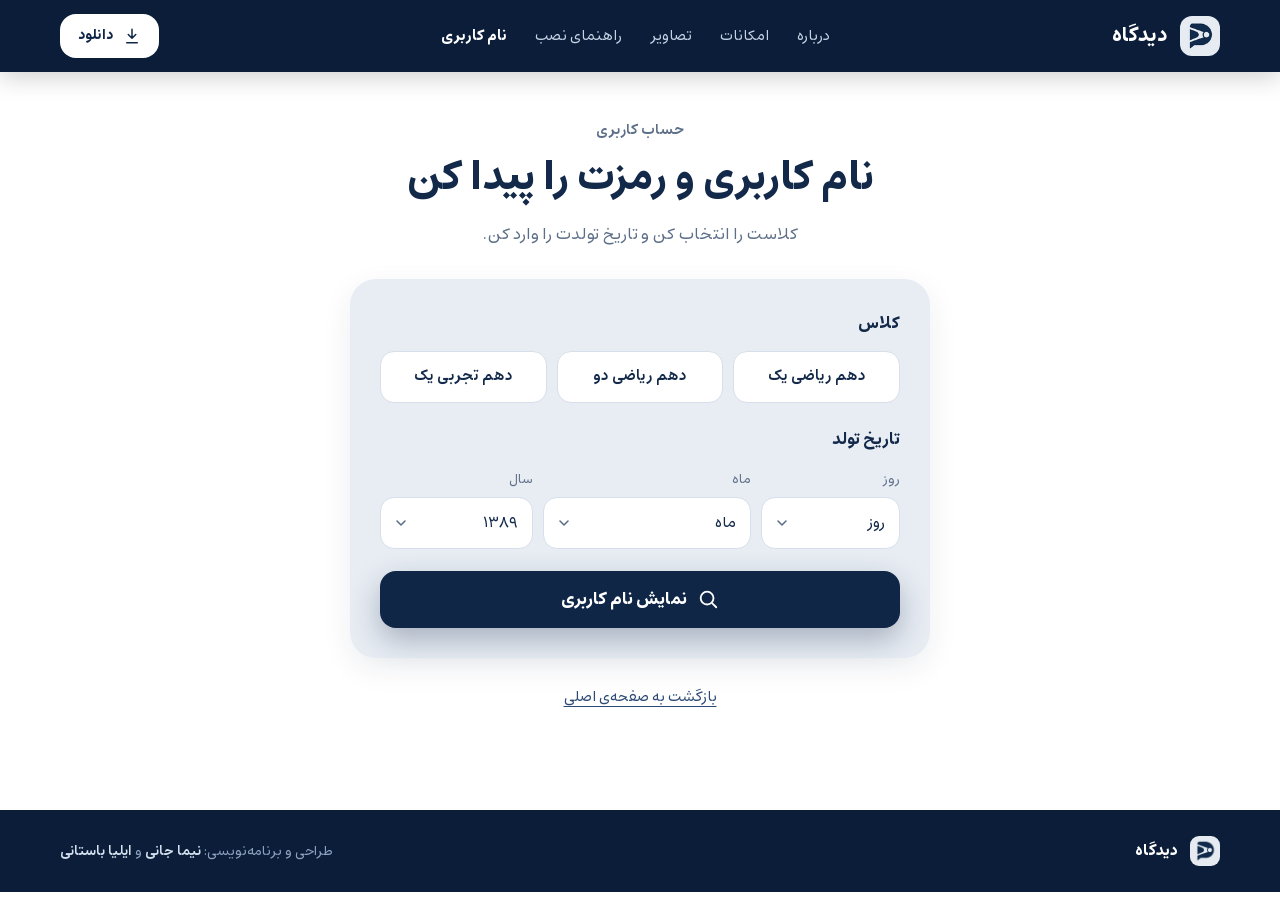
==== account.html @ 3944f6f6 "Add username lookup page and phone menu row The lookup moves to its own page with a strict content s" ====
<!DOCTYPE html>
<html lang="fa" dir="rtl">
<head>
<meta charset="UTF-8">
<meta http-equiv="Content-Security-Policy" content="default-src 'none'; script-src 'self'; style-src 'self'; img-src 'self' data:; font-src 'self'; connect-src 'self'; manifest-src 'self'; base-uri 'none'; form-action 'none'; object-src 'none'">
<meta name="referrer" content="no-referrer">
<meta name="viewport" content="width=device-width, initial-scale=1, viewport-fit=cover">
<title>نام کاربری و رمز | دیدگاه</title>
<meta name="description" content="دانش‌آموزان کلاس تفکر و سواد رسانه‌ای: نام کاربری و رمز اپ دیدگاه را با کلاس و تاریخ تولد پیدا کنید.">
<meta name="author" content="نیما جانی، ایلیا باستانی">
<meta name="robots" content="noindex, nofollow">
<meta name="theme-color" content="#0f2647">
<link rel="icon" type="image/png" sizes="64x64" href="assets/img/logo-64.png">
<link rel="apple-touch-icon" href="assets/img/logo-192.png">
<link rel="preload" href="assets/fonts/estedad_regular.ttf" as="font" type="font/ttf" crossorigin>
<link rel="preload" href="assets/fonts/estedad_bold.ttf" as="font" type="font/ttf" crossorigin>
<link rel="stylesheet" href="assets/css/site.css">
</head>
<body class="page-account">

<!-- ======== Header ======== -->
<header class="top" id="top">
  <div class="wrap nav">
    <a href="./" class="brand"><img src="assets/img/logo-64.png" width="40" height="40" alt="لوگوی دیدگاه">دیدگاه</a>
    <nav class="nav-links">
      <a href="./#about">درباره</a>
      <a href="./#features">امکانات</a>
      <a href="./#gallery" class="nav-gallery">تصاویر</a>
      <a href="./#install">راهنمای نصب</a>
      <a href="account.html" aria-current="page">نام کاربری</a>
    </nav>
    <a class="btn btn-small header-dl" href="Didgah.apk" download="Didgah.apk" aria-label="دانلود APK">
      <svg viewBox="0 0 24 24" fill="none" stroke="currentColor" stroke-width="2" stroke-linecap="round" stroke-linejoin="round"><path d="M12 3v12M7 10l5 5 5-5M5 21h14"/></svg>
      <span class="dl-label">دانلود</span>
    </a>
  </div>
</header>

<main class="account account-page" id="account">
  <div class="wrap">
    <div class="section-head">
      <div class="num">حساب کاربری</div>
      <h2>نام کاربری و رمزت را پیدا کن</h2>
      <p>کلاست را انتخاب کن و تاریخ تولدت را وارد کن.</p>
    </div>
    <div class="account-card" id="acc-card">
      <form id="acc-form" novalidate>
        <fieldset>
          <legend>کلاس</legend>
          <div class="acc-classes">
            <label class="chip"><input type="radio" name="acc-class" value="r1"><span>دهم ریاضی یک</span></label>
            <label class="chip"><input type="radio" name="acc-class" value="r2"><span>دهم ریاضی دو</span></label>
            <label class="chip"><input type="radio" name="acc-class" value="t1"><span>دهم تجربی یک</span></label>
          </div>
        </fieldset>
        <fieldset>
          <legend>تاریخ تولد</legend>
          <div class="date-row">
            <label><span>روز</span>
              <select id="acc-d" required>
                  <option value="" selected disabled>روز</option>
                  <option value="1">۱</option>
                  <option value="2">۲</option>
                  <option value="3">۳</option>
                  <option value="4">۴</option>
                  <option value="5">۵</option>
                  <option value="6">۶</option>
                  <option value="7">۷</option>
                  <option value="8">۸</option>
                  <option value="9">۹</option>
                  <option value="10">۱۰</option>
                  <option value="11">۱۱</option>
                  <option value="12">۱۲</option>
                  <option value="13">۱۳</option>
                  <option value="14">۱۴</option>
                  <option value="15">۱۵</option>
                  <option value="16">۱۶</option>
                  <option value="17">۱۷</option>
                  <option value="18">۱۸</option>
                  <option value="19">۱۹</option>
                  <option value="20">۲۰</option>
                  <option value="21">۲۱</option>
                  <option value="22">۲۲</option>
                  <option value="23">۲۳</option>
                  <option value="24">۲۴</option>
                  <option value="25">۲۵</option>
                  <option value="26">۲۶</option>
                  <option value="27">۲۷</option>
                  <option value="28">۲۸</option>
                  <option value="29">۲۹</option>
                  <option value="30">۳۰</option>
                  <option value="31">۳۱</option>
              </select>
            </label>
            <label><span>ماه</span>
              <select id="acc-m" required>
                  <option value="" selected disabled>ماه</option>
                  <option value="1">فروردین</option>
                  <option value="2">اردیبهشت</option>
                  <option value="3">خرداد</option>
                  <option value="4">تیر</option>
                  <option value="5">مرداد</option>
                  <option value="6">شهریور</option>
                  <option value="7">مهر</option>
                  <option value="8">آبان</option>
                  <option value="9">آذر</option>
                  <option value="10">دی</option>
                  <option value="11">بهمن</option>
                  <option value="12">اسفند</option>
              </select>
            </label>
            <label><span>سال</span>
              <select id="acc-y" required>
                  <option value="1386">۱۳۸۶</option>
                  <option value="1387">۱۳۸۷</option>
                  <option value="1388">۱۳۸۸</option>
                  <option value="1389" selected>۱۳۸۹</option>
                  <option value="1390">۱۳۹۰</option>
                  <option value="1391">۱۳۹۱</option>
                  <option value="1392">۱۳۹۲</option>
              </select>
            </label>
          </div>
        </fieldset>
        <button class="btn btn-dark acc-submit" type="submit" id="acc-submit">
          <svg viewBox="0 0 24 24" fill="none" stroke="currentColor" stroke-width="2" stroke-linecap="round" stroke-linejoin="round"><circle cx="11" cy="11" r="7"/><path d="M21 21l-4.3-4.3"/></svg>
          <span>نمایش نام کاربری</span>
        </button>
        <p class="acc-error" id="acc-error" role="alert" hidden></p>
      </form>

      <div class="acc-result" id="acc-result" hidden>
        <div class="acc-class" id="acc-r-class"></div>
        <div class="acc-name" id="acc-r-name"></div>
        <div class="acc-cred">
          <span>یوزرنیم و پسورد</span>
          <b id="acc-r-user" dir="ltr"></b>
          <button type="button" class="btn acc-copy" id="acc-copy">
            <svg viewBox="0 0 24 24" fill="none" stroke="currentColor" stroke-width="2" stroke-linecap="round" stroke-linejoin="round"><rect x="9" y="9" width="11" height="11" rx="2"/><path d="M5 15V6a2 2 0 012-2h9"/></svg>
            <span>کپی</span>
          </button>
        </div>
        <div class="acc-tip">
          <svg viewBox="0 0 24 24" fill="none" stroke="currentColor" stroke-width="2" stroke-linecap="round" stroke-linejoin="round"><rect x="5" y="11" width="14" height="10" rx="2"/><path d="M8 11V8a4 4 0 018 0v3"/></svg>
          <div>همین عدد را هم در «نام کاربری» و هم در «رمز عبور» وارد کن. بعد از ورود، از بخش <b>پروفایل</b> رمزت را عوض کن تا فقط خودت آن را بدانی.</div>
        </div>
        <button type="button" class="acc-again" id="acc-again">جستجوی دوباره</button>
      </div>
    </div>
    <a class="back-link" href="./">بازگشت به صفحه‌ی اصلی</a>
  </div>
</main>


<footer>
  <div class="wrap">
    <a href="./" class="brand"><img src="assets/img/logo-64.png" width="30" height="30" alt="" loading="lazy">دیدگاه</a>
    <div class="credit">طراحی و برنامه‌نویسی: <b>نیما جانی</b> و <b>ایلیا باستانی</b></div>
  </div>
</footer>

<script src="assets/js/account.js"></script>
</body>
</html>
---- assets/css/site.css ----
@font-face { font-family: Estedad; src: url(../fonts/estedad_regular.ttf) format("truetype"); font-weight: 400; font-display: swap; }
@font-face { font-family: Estedad; src: url(../fonts/estedad_medium.ttf) format("truetype"); font-weight: 500; font-display: swap; }
@font-face { font-family: Estedad; src: url(../fonts/estedad_semibold.ttf) format("truetype"); font-weight: 600; font-display: swap; }
@font-face { font-family: Estedad; src: url(../fonts/estedad_bold.ttf) format("truetype"); font-weight: 700; font-display: swap; }

:root {
  --navy-900: #0b1d38;
  --navy-800: #0f2647;
  --navy-700: #13305a;
  --navy-500: #2c4a75;
  --blue: #3d8fd6;
  --ice: #e8edf4;
  --ice-2: #d6dfea;
  --text: #13294a;
  --muted: #5d6f88;
  --white: #ffffff;
  --radius: 22px;
  --header-h: 72px;
  --safe-b: env(safe-area-inset-bottom, 0px);
}
* { box-sizing: border-box; margin: 0; padding: 0; }
html { scroll-behavior: smooth; scroll-padding-top: var(--header-h); -webkit-text-size-adjust: 100%; }
body {
  font-family: Estedad, Tahoma, sans-serif;
  color: var(--text);
  background: var(--ice);
  line-height: 1.9;
  -webkit-font-smoothing: antialiased;
  -webkit-tap-highlight-color: transparent;
  overflow-x: hidden;
}
a { color: inherit; text-decoration: none; }
img { max-width: 100%; height: auto; display: block; }
:focus-visible { outline: 3px solid #6cc3ff; outline-offset: 3px; border-radius: 8px; }
.wrap { width: min(1160px, 100% - 48px); margin-inline: auto; }

/* ---------- Header ---------- */
header.top {
  position: fixed; inset: 0 0 auto 0; z-index: 50;
  transition: background .25s, box-shadow .25s;
}
header.top.scrolled { background: rgba(11, 29, 56, .92); -webkit-backdrop-filter: blur(10px); backdrop-filter: blur(10px); box-shadow: 0 6px 24px rgba(0,0,0,.18); }
.nav { display: flex; align-items: center; justify-content: space-between; height: var(--header-h); }
.brand { display: flex; align-items: center; gap: 12px; color: var(--white); font-weight: 700; font-size: 1.3rem; }
.brand img { width: 40px; height: 40px; border-radius: 12px; }
.nav-links { display: flex; gap: 28px; color: #c5d3e6; font-size: .95rem; }
.btn {
  display: inline-flex; align-items: center; justify-content: center; gap: 10px;
  min-height: 44px; font-family: inherit; font-weight: 700; border: 0; cursor: pointer;
  border-radius: 16px; transition: transform .15s, box-shadow .2s, background .2s;
  white-space: nowrap;
}
.btn:active { transform: scale(.97); }
.btn svg { width: 22px; height: 22px; flex: none; }
.btn-small { padding: 8px 18px; font-size: .9rem; background: var(--white); color: var(--navy-800); }
.btn-small svg { width: 18px; height: 18px; }
.btn-primary { padding: 15px 30px; font-size: 1.1rem; background: var(--white); color: var(--navy-800); box-shadow: 0 12px 30px rgba(0,0,0,.25); }
.btn-dark { padding: 15px 30px; font-size: 1.1rem; background: var(--navy-800); color: var(--white); box-shadow: 0 12px 30px rgba(15,38,71,.3); }
.btn-ios { padding: 14px 26px; font-size: 1.05rem; color: var(--white); border: 1.5px solid rgba(255,255,255,.55); background: rgba(255,255,255,.1); }
.btn-ghost { padding: 14px 26px; font-size: 1rem; color: var(--white); border: 1.5px solid rgba(255,255,255,.35); background: transparent; }

@media (hover: hover) {
  .nav-links a:hover { color: var(--white); }
  .btn-primary:hover { transform: translateY(-2px); box-shadow: 0 16px 36px rgba(0,0,0,.3); }
  .btn-dark:hover { background: var(--navy-700); transform: translateY(-2px); }
  .btn-ghost:hover { background: rgba(255,255,255,.08); }
  .btn-ios:hover { background: rgba(255,255,255,.2); transform: translateY(-2px); }
  .about-card:hover, .step:hover { transform: translateY(-4px); box-shadow: 0 16px 34px rgba(15,38,71,.1); }
}

/* ---------- Hero ---------- */
.hero {
  position: relative; overflow: hidden; color: var(--white);
  background:
    radial-gradient(900px 600px at 80% 20%, rgba(61,143,214,.35), transparent 60%),
    radial-gradient(700px 500px at 10% 90%, rgba(44,74,117,.6), transparent 60%),
    linear-gradient(160deg, var(--navy-700), var(--navy-900));
  min-height: 100vh; min-height: 100svh;
  display: flex; align-items: center;
  padding: calc(var(--header-h) + 24px) 0 48px;
}
.corner { position: absolute; width: 80px; height: 80px; border-color: rgba(255,255,255,.3); border-style: solid; pointer-events: none; }
.corner.tl { top: calc(var(--header-h) + 20px); left: 32px; border-width: 2px 0 0 2px; }
.corner.br { bottom: 32px; right: 32px; border-width: 0 2px 2px 0; }
.hero-grid { display: grid; grid-template-columns: 1.05fr .95fr; align-items: center; gap: 40px; width: min(1160px, 100% - 48px); margin-inline: auto; }
.eyebrow {
  display: inline-flex; align-items: center; gap: 8px;
  padding: 5px 16px; border-radius: 999px; font-size: .9rem; font-weight: 500;
  background: rgba(255,255,255,.1); color: #c9d8ec; border: 1px solid rgba(255,255,255,.14);
}
.eyebrow::before { content: ""; width: 8px; height: 8px; border-radius: 50%; background: #6cc3ff; box-shadow: 0 0 0 4px rgba(108,195,255,.2); }
.hero h1 { font-size: clamp(2.8rem, 6.5vw, 5.2rem); font-weight: 700; line-height: 1.25; margin: 14px 0 4px; }
.hero .tagline { font-size: clamp(1.15rem, 2.2vw, 1.55rem); font-weight: 600; color: #dbe6f4; }
.hero p.lead { margin-top: 14px; color: #b6c6dc; font-size: 1.05rem; max-width: 520px; }
.cta-row { display: flex; flex-wrap: wrap; gap: 14px; margin-top: 28px; }
.guide-link { display: inline-flex; align-items: center; min-height: 44px; margin-top: 6px; color: #c5d3e6; font-size: .95rem; text-decoration: underline; text-underline-offset: 5px; }
.meta { display: flex; flex-wrap: wrap; gap: 8px 22px; margin-top: 20px; color: #9fb3cf; font-size: .9rem; }
.meta span { display: inline-flex; align-items: center; gap: 6px; }
.meta svg { width: 16px; height: 16px; opacity: .8; }

/* phones scale with viewport height so the hero always fits a laptop screen */
.hero-phones {
  --ph: clamp(340px, calc(100svh - var(--header-h) - 110px), 580px);
  position: relative; height: var(--ph); width: calc(var(--ph) * .82); justify-self: center;
}
.phone {
  position: absolute; width: calc(var(--ph) * .5); border-radius: calc(var(--ph) * .05); overflow: hidden;
  box-shadow: 0 30px 60px rgba(0,0,0,.45);
}
.phone.p1 { right: 0; top: 0; transform: rotate(-4deg); z-index: 2; }
.phone.p2 { left: 0; bottom: 0; transform: rotate(5deg); }

/* ---------- Sections ---------- */
section { padding: 88px 0; }
.section-head { text-align: center; max-width: 660px; margin: 0 auto 48px; }
.section-head .num { color: var(--muted); font-weight: 600; font-size: .95rem; }
.section-head h2 { font-size: clamp(1.8rem, 3.6vw, 2.6rem); font-weight: 700; line-height: 1.45; margin: 4px 0 10px; }
.section-head p { color: var(--muted); font-size: 1.05rem; }

/* About */
.about-grid { display: grid; grid-template-columns: repeat(3, 1fr); gap: 20px; }
.about-card, .step {
  background: var(--white); border-radius: var(--radius); padding: 28px 26px;
  box-shadow: 0 8px 24px rgba(15,38,71,.06); transition: transform .2s, box-shadow .2s;
}
.about-card .ic {
  width: 52px; height: 52px; border-radius: 16px; display: grid; place-items: center;
  background: var(--navy-800); color: var(--white); margin-bottom: 14px;
}
.about-card .ic svg { width: 26px; height: 26px; }
.about-card h3 { font-size: 1.15rem; margin-bottom: 6px; }
.about-card p { color: var(--muted); font-size: .97rem; }

/* Developers */
.devs {
  margin-top: 20px; border-radius: var(--radius); padding: 30px 32px;
  display: flex; align-items: center; justify-content: space-between; gap: 24px; flex-wrap: wrap;
  color: var(--white);
  background:
    radial-gradient(500px 260px at 0% 0%, rgba(61,143,214,.35), transparent 70%),
    linear-gradient(150deg, var(--navy-700), var(--navy-900));
  box-shadow: 0 14px 34px rgba(15,38,71,.18);
}
.devs-text .label { display: inline-flex; align-items: center; gap: 8px; color: #9fb3cf; font-size: .9rem; font-weight: 600; }
.devs-text .label svg { width: 18px; height: 18px; }
.devs-text h3 { font-size: 1.35rem; margin: 2px 0 4px; }
.devs-text p { color: #b6c6dc; font-size: .97rem; }
.dev-list { display: flex; gap: 14px; flex-wrap: wrap; }
.dev {
  display: flex; align-items: center; gap: 12px;
  background: rgba(255,255,255,.08); border: 1px solid rgba(255,255,255,.12);
  border-radius: 18px; padding: 10px 18px 10px 14px; min-width: 200px;
}
.dev .av {
  width: 46px; height: 46px; border-radius: 14px; flex: none; display: grid; place-items: center;
  background: var(--white); color: var(--navy-800); font-weight: 700; font-size: 1.25rem;
}
.dev b { display: block; font-size: 1.05rem; line-height: 1.5; }
.dev small { color: #9fb3cf; font-size: .85rem; }

/* Features (alternating) */
.features { background: var(--white); }
.feature {
  display: grid; grid-template-columns: 1fr 1fr; gap: 56px; align-items: center;
  padding: 32px 0;
}
.feature + .feature { border-top: 1px solid var(--ice); }
.feature:nth-child(even) .feature-img { order: -1; }
.feature-img {
  /* never taller than the viewport on short laptop screens */
  width: min(320px, calc((100vh - 160px) * .5625)); min-width: 220px;
  border-radius: 26px; overflow: hidden; justify-self: center;
  box-shadow: 0 22px 50px rgba(15,38,71,.18);
}
.feature .tag { display: inline-block; font-size: .85rem; font-weight: 600; color: var(--navy-500); background: var(--ice); padding: 3px 14px; border-radius: 999px; }
.feature h3 { font-size: clamp(1.5rem, 2.8vw, 2.1rem); line-height: 1.45; margin: 10px 0 8px; }
.feature p { color: var(--muted); font-size: 1.05rem; }
.feature ul { list-style: none; margin-top: 14px; display: grid; gap: 8px; }
.feature li { display: flex; gap: 10px; align-items: flex-start; }
.feature li::before {
  content: ""; flex: none; width: 20px; height: 20px; margin-top: 6px; border-radius: 50%;
  background: var(--navy-800) url("data:image/svg+xml,%3Csvg xmlns='http://www.w3.org/2000/svg' viewBox='0 0 24 24' fill='none' stroke='white' stroke-width='3.2' stroke-linecap='round' stroke-linejoin='round'%3E%3Cpath d='M5 12l5 5 9-10'/%3E%3C/svg%3E") center/12px no-repeat;
}

/* Gallery */
.gallery { overflow: hidden; padding-bottom: 56px; }
.shots {
  display: flex; gap: 20px; overflow-x: auto; scroll-snap-type: x mandatory;
  padding: 10px max(24px, calc((100% - 1160px) / 2)) 26px; scrollbar-width: thin;
  -webkit-overflow-scrolling: touch;
}
.shots img {
  flex: none; width: 230px; border-radius: 22px; scroll-snap-align: center;
  box-shadow: 0 14px 34px rgba(15,38,71,.16);
}

/* Install */
.install-groups { display: flex; flex-direction: column; gap: 34px; }
.install-title { display: flex; align-items: center; gap: 10px; font-size: 1.3rem; margin-bottom: 14px; }
.install-title svg { width: 24px; height: 24px; flex: none; color: var(--navy-500); }
.install-grid { display: grid; grid-template-columns: repeat(3, 1fr); gap: 20px; counter-reset: step; }
.step::before {
  counter-increment: step; content: counter(step, persian);
  display: grid; place-items: center; width: 44px; height: 44px; border-radius: 14px;
  background: var(--navy-800); color: var(--white); font-weight: 700; font-size: 1.2rem; margin-bottom: 14px;
}
.step h3 { font-size: 1.1rem; margin-bottom: 6px; }
.step p { color: var(--muted); font-size: .96rem; }
.note {
  margin-top: 22px; display: flex; gap: 12px; align-items: flex-start;
  background: var(--ice-2); border-radius: 18px; padding: 16px 20px; color: var(--navy-700); font-size: .95rem;
}
.note svg { width: 22px; height: 22px; flex: none; margin-top: 4px; }

/* Account lookup */
.account { background: var(--white); }
.account-card {
  max-width: 580px; margin: 0 auto; background: var(--ice); border-radius: 26px; padding: 30px;
  box-shadow: 0 10px 30px rgba(15,38,71,.08);
}
.account fieldset { border: 0; margin: 0 0 22px; min-width: 0; }
.account legend { font-weight: 700; font-size: 1.05rem; margin-bottom: 10px; padding: 0; }
.acc-classes { display: grid; grid-template-columns: repeat(3, 1fr); gap: 10px; }
.chip { position: relative; display: block; }
.chip input { position: absolute; inset: 0; opacity: 0; margin: 0; cursor: pointer; }
.chip span {
  display: flex; align-items: center; justify-content: center; text-align: center; min-height: 52px;
  padding: 8px 10px; border-radius: 14px; background: var(--white); border: 1.5px solid var(--ice-2);
  font-weight: 600; font-size: .98rem; line-height: 1.5; transition: background .15s, color .15s, border-color .15s;
}
.chip input:checked + span { background: var(--navy-800); color: var(--white); border-color: var(--navy-800); }
.chip input:focus-visible + span { outline: 3px solid #6cc3ff; outline-offset: 2px; }
.date-row { display: grid; grid-template-columns: 1fr 1.5fr 1.1fr; gap: 10px; }
.date-row label > span { display: block; font-size: .85rem; color: var(--muted); margin-bottom: 4px; }
.date-row select {
  width: 100%; min-height: 52px; padding: 0 14px 0 34px; border-radius: 14px;
  border: 1.5px solid var(--ice-2); background: var(--white) url("data:image/svg+xml,%3Csvg xmlns='http://www.w3.org/2000/svg' viewBox='0 0 24 24' fill='none' stroke='%235d6f88' stroke-width='2.4' stroke-linecap='round' stroke-linejoin='round'%3E%3Cpath d='M6 9l6 6 6-6'/%3E%3C/svg%3E") left 12px center/16px no-repeat;
  font-family: inherit; font-size: 1rem; color: var(--text); -webkit-appearance: none; appearance: none; cursor: pointer;
}
.date-row select:focus-visible { outline: 3px solid #6cc3ff; outline-offset: 2px; }
.acc-submit { width: 100%; }
.acc-submit[disabled] { opacity: .7; cursor: progress; }
.acc-error { margin-top: 14px; color: #a1281d; background: #fde8e6; border-radius: 14px; padding: 12px 16px; font-size: .95rem; }
.acc-result { text-align: center; }
.acc-result .acc-class { display: inline-block; font-size: .9rem; font-weight: 600; color: var(--navy-500); background: var(--white); padding: 3px 14px; border-radius: 999px; }
.acc-result .acc-name { font-size: 1.6rem; font-weight: 700; line-height: 1.5; margin: 10px 0 16px; }
.acc-cred { background: var(--white); border-radius: 20px; padding: 18px 16px; display: flex; flex-direction: column; align-items: center; gap: 4px; }
.acc-cred > span { color: var(--muted); font-size: .92rem; }
.acc-cred b { font-size: 2.1rem; letter-spacing: .12em; line-height: 1.5; color: var(--navy-800); user-select: all; }
.acc-copy { margin-top: 6px; padding: 8px 18px; font-size: .92rem; background: var(--ice); color: var(--navy-800); box-shadow: none; }
.acc-copy svg { width: 18px; height: 18px; }
.acc-tip { margin-top: 16px; text-align: right; display: flex; gap: 10px; align-items: flex-start; background: var(--ice-2); color: var(--navy-700); border-radius: 16px; padding: 14px 16px; font-size: .95rem; }
.acc-tip svg { width: 22px; height: 22px; flex: none; margin-top: 3px; }
.acc-again { margin-top: 14px; background: none; border: 0; color: var(--navy-500); font-family: inherit; font-size: .95rem; text-decoration: underline; text-underline-offset: 5px; cursor: pointer; min-height: 44px; }
.install-step-link { color: var(--navy-800); font-weight: 700; text-decoration: underline; text-underline-offset: 4px; }
.hero-links { display: flex; flex-wrap: wrap; gap: 0 22px; }

/* Final CTA */
.final {
  color: var(--white); text-align: center; position: relative; overflow: hidden;
  background:
    radial-gradient(700px 400px at 50% 0%, rgba(108,195,255,.35), transparent 70%),
    linear-gradient(160deg, #3d8fd6, #2a6fb3);
}
.final img.logo { width: 92px; height: 92px; border-radius: 26px; margin: 0 auto 18px; box-shadow: 0 16px 36px rgba(0,0,0,.25); }
.final h2 { font-size: clamp(1.8rem, 4.2vw, 2.9rem); color: var(--navy-900); line-height: 1.4; }
.final p { color: #e7f1fb; font-size: 1.1rem; margin: 6px 0 26px; }
.final-actions { display: flex; flex-wrap: wrap; justify-content: center; gap: 12px; }
.final .meta { justify-content: center; color: #e1ecf8; }

footer { background: var(--navy-900); color: #8ea3c0; padding: 26px 0 calc(26px + var(--safe-b)); font-size: .9rem; }
footer .wrap { display: flex; justify-content: space-between; align-items: center; flex-wrap: wrap; gap: 10px 24px; }
footer .brand { font-size: 1rem; }
footer .brand img { width: 30px; height: 30px; border-radius: 9px; }
footer .credit b { color: #d5e1f0; font-weight: 600; }

/* Mobile sticky download bar */
.sticky-dl {
  position: fixed; inset: auto 0 0 0; z-index: 60; display: none;
  padding: 10px 16px calc(10px + var(--safe-b));
  background: rgba(255,255,255,.94); -webkit-backdrop-filter: blur(12px); backdrop-filter: blur(12px);
  box-shadow: 0 -8px 24px rgba(15,38,71,.12);
  transform: translateY(110%); transition: transform .3s ease;
  align-items: center; gap: 10px;
}
.sticky-dl.show { transform: none; }
.sticky-dl .btn { flex: 1 1 0; min-width: 0; padding: 10px 8px; font-size: .95rem; box-shadow: none; }
.sticky-pwa { background: var(--ice-2); color: var(--navy-800); }
.sticky-dl .btn svg { width: 18px; height: 18px; }

/* Toast */
.toast {
  position: fixed; bottom: calc(24px + var(--safe-b)); left: 50%; transform: translate(-50%, 24px);
  background: var(--navy-800); color: var(--white); padding: 13px 22px; border-radius: 16px;
  box-shadow: 0 14px 34px rgba(0,0,0,.3); font-size: .95rem; z-index: 100;
  opacity: 0; visibility: hidden; pointer-events: none;
  transition: transform .35s cubic-bezier(.2,.9,.3,1.2), opacity .25s, visibility 0s linear .35s;
  width: max-content; max-width: calc(100% - 32px); text-align: center;
}
.toast.show { transform: translate(-50%, 0); opacity: 1; visibility: visible; transition: transform .35s cubic-bezier(.2,.9,.3,1.2), opacity .25s, visibility 0s; }

/* Reveal */
.reveal { opacity: 0; transform: translateY(24px); transition: opacity .7s, transform .7s; }
.reveal.in { opacity: 1; transform: none; }
@media (prefers-reduced-motion: reduce) {
  .reveal { opacity: 1; transform: none; transition: none; }
  html { scroll-behavior: auto; }
  .sticky-dl, .toast { transition: none; }
}

/* ---------- Laptop: short screens (e.g. 1366x768, 1280x720) ---------- */
@media (min-width: 921px) and (max-height: 820px) {
  section { padding: 72px 0; }
  .section-head { margin-bottom: 36px; }
  .hero h1 { font-size: clamp(2.8rem, 5.5vw, 4.4rem); }
  .feature { padding: 24px 0; }
}

/* ---------- Tablet & phone ---------- */
@media (max-width: 920px) {
  :root { --header-h: 108px; }
  .wrap, .hero-grid { width: min(100% - 32px, 640px); }
  .nav { flex-wrap: wrap; height: auto; padding-top: 10px; row-gap: 2px; }
  .nav-links {
    order: 3; width: 100%; justify-content: space-between; gap: 4px;
    font-size: .9rem; border-top: 1px solid rgba(255,255,255,.12); padding: 2px 0 4px;
  }
  .nav-links a { display: inline-flex; align-items: center; min-height: 42px; padding: 0 4px; }
  .nav-links a.nav-gallery { display: none; }
  .nav-links { justify-content: space-around; }
  .hero-links { display: none; }
  .brand img { width: 36px; height: 36px; }
  .hero { min-height: 0; padding-bottom: 40px; }
  .hero-grid { grid-template-columns: 1fr; text-align: center; gap: 28px; }
  .hero p.lead { margin-inline: auto; }
  .cta-row, .meta { justify-content: center; }
  .hero-phones { --ph: min(420px, 108vw); }
  .corner { display: none; }
  section { padding: 64px 0; }
  .section-head { margin-bottom: 32px; }
  .about-grid, .install-grid { grid-template-columns: 1fr; gap: 14px; }
  .about-card { display: grid; grid-template-columns: auto 1fr; column-gap: 16px; padding: 20px; }
  .about-card .ic { grid-row: span 2; margin: 0; }
  .about-card h3 { margin: 0; }
  .step { padding: 22px 20px; display: grid; grid-template-columns: auto 1fr; column-gap: 16px; }
  .step::before { grid-row: span 2; margin: 0; }
  .devs { flex-direction: column; align-items: stretch; text-align: center; padding: 26px 20px; }
  .dev-list { justify-content: center; }
  .dev { flex: 1 1 200px; }
  .feature { grid-template-columns: 1fr; gap: 24px; text-align: center; padding: 28px 0; }
  .feature:nth-child(even) .feature-img { order: 0; }
  .feature-img { width: min(260px, 72vw); min-width: 0; border-radius: 22px; }
  .feature ul { justify-content: center; text-align: right; }
  /* the six screens are already shown in the features list on phones */
  .gallery, .nav-gallery { display: none; }
  .sticky-dl { display: flex; }
  body.has-sticky .toast { bottom: calc(86px + var(--safe-b)); }
  footer { padding-bottom: calc(90px + var(--safe-b)); }
  footer .wrap { flex-direction: column; text-align: center; }
}
@media (max-width: 480px) {
  .account-card { padding: 22px 18px; border-radius: 22px; }
  .acc-classes { grid-template-columns: 1fr; }
  .chip span { min-height: 48px; }
  .acc-result .acc-name { font-size: 1.4rem; }
  .hero h1 { font-size: 2.9rem; }
  .hero p.lead { font-size: 1rem; }
  .cta-row { flex-direction: column; }
  .cta-row .btn, .final .btn { width: 100%; }
  .meta { gap: 6px 16px; font-size: .85rem; }
  .header-dl span { display: none; }
  .header-dl { padding: 8px 12px; }
  .dev { min-width: 0; }
}

/* ---------- Account page ---------- */
body.page-account { background: var(--white); }
.page-account header.top { background: var(--navy-900); box-shadow: 0 6px 24px rgba(0,0,0,.18); }
.nav-links a[aria-current="page"] { color: var(--white); font-weight: 700; }
.account-page { padding: calc(var(--header-h) + 44px) 0 72px; min-height: calc(100vh - 90px); min-height: calc(100svh - 90px); }
.account-page .section-head { margin-bottom: 28px; }
.back-link {
  display: flex; justify-content: center; align-items: center; gap: 6px; min-height: 44px; margin-top: 18px;
  color: var(--navy-500); font-size: .95rem; text-decoration: underline; text-underline-offset: 5px;
}
@media (max-width: 920px) {
  .account-page { padding-top: calc(var(--header-h) + 28px); }
}
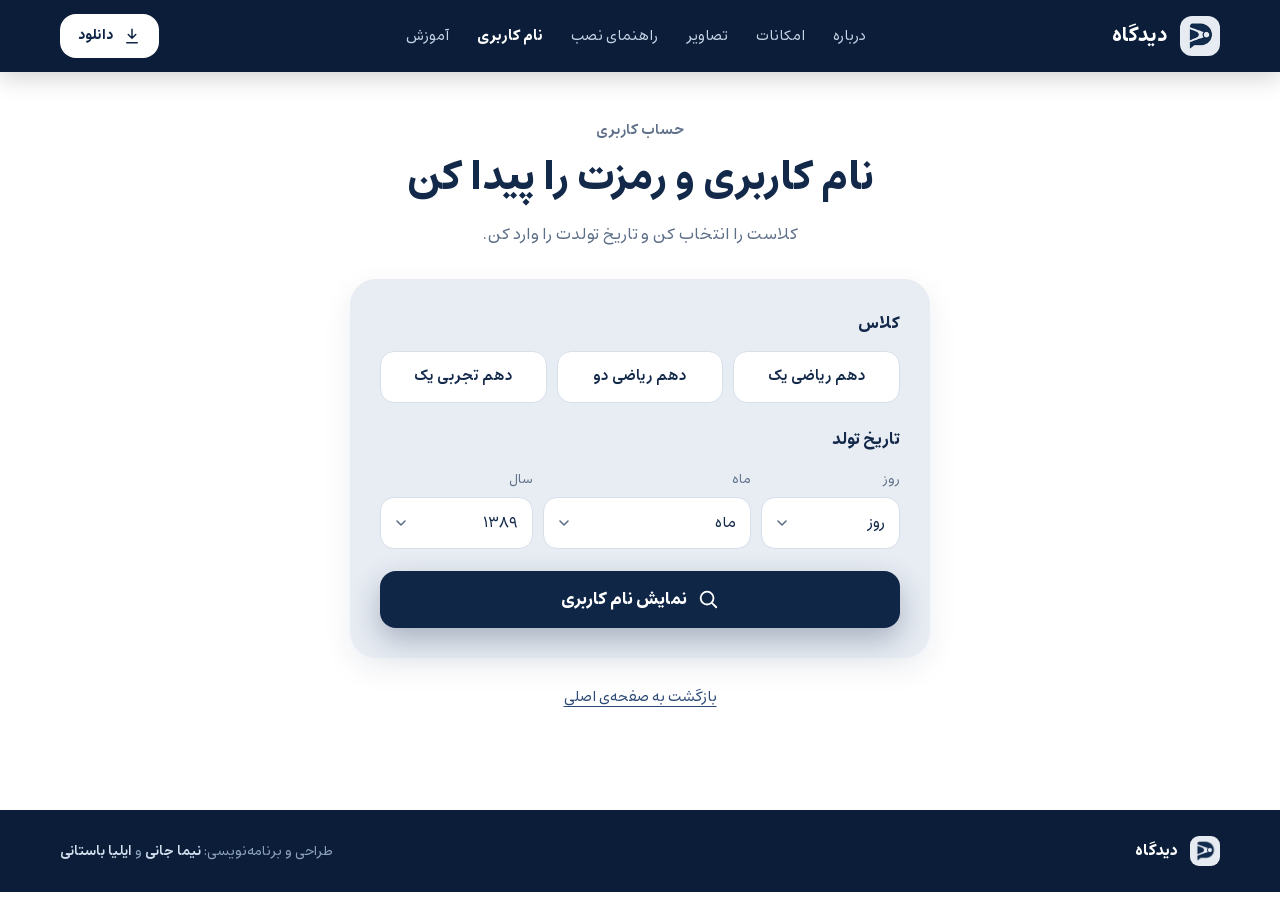
==== commit 2aa6ff05: "Add Minimo video-compression tutorial page Co-Authored-By: Claude Opus 5.5 <noreply@anthropic.com>" ====
--- a/account.html
+++ b/account.html
@@ -28,6 +28,7 @@
       <a href="./#gallery" class="nav-gallery">تصاویر</a>
       <a href="./#install">راهنمای نصب</a>
       <a href="account.html" aria-current="page">نام کاربری</a>
+      <a href="minimo.html">آموزش</a>
     </nav>
     <a class="btn btn-small header-dl" href="Didgah.apk" download="Didgah.apk" aria-label="دانلود APK">
       <svg viewBox="0 0 24 24" fill="none" stroke="currentColor" stroke-width="2" stroke-linecap="round" stroke-linejoin="round"><path d="M12 3v12M7 10l5 5 5-5M5 21h14"/></svg>
--- a/assets/css/site.css
+++ b/assets/css/site.css
@@ -264,6 +264,18 @@
 }
 .final img.logo { width: 92px; height: 92px; border-radius: 26px; margin: 0 auto 18px; box-shadow: 0 16px 36px rgba(0,0,0,.25); }
 .final h2 { font-size: clamp(1.8rem, 4.2vw, 2.9rem); color: var(--navy-900); line-height: 1.4; }
+.final-qr { display: none; }
+/* Laptop/desktop: content on the right, QR code on the left */
+@media (min-width: 921px) {
+  .final { text-align: right; }
+  .final-grid { display: grid; grid-template-columns: 1fr auto; align-items: center; gap: 56px; max-width: 980px; }
+  .final img.logo { margin: 0 0 18px; }
+  .final-grid .final-actions, .final-grid .meta { justify-content: flex-start; }
+  .final-qr { display: flex; flex-direction: column; align-items: center; gap: 14px; }
+  .final-qr-tile { background: var(--white); border-radius: 28px; padding: 14px; box-shadow: 0 22px 50px rgba(11,29,56,.3); }
+  .final-qr-tile img { width: 220px; height: 220px; border-radius: 12px; }
+  .final-qr span { color: #e7f1fb; font-size: .95rem; font-weight: 600; }
+}
 .final p { color: #e7f1fb; font-size: 1.1rem; margin: 6px 0 26px; }
 .final-actions { display: flex; flex-wrap: wrap; justify-content: center; gap: 12px; }
 .final .meta { justify-content: center; color: #e1ecf8; }
@@ -318,7 +330,7 @@
 
 /* ---------- Tablet & phone ---------- */
 @media (max-width: 920px) {
-  :root { --header-h: 108px; }
+  :root { --header-h: 100px; }
   .wrap, .hero-grid { width: min(100% - 32px, 640px); }
   .nav { flex-wrap: wrap; height: auto; padding-top: 10px; row-gap: 2px; }
   .nav-links {
@@ -327,6 +339,7 @@
   }
   .nav-links a { display: inline-flex; align-items: center; min-height: 42px; padding: 0 4px; }
   .nav-links a.nav-gallery { display: none; }
+  .header-dl { display: none; }
   .nav-links { justify-content: space-around; }
   .hero-links { display: none; }
   .brand img { width: 36px; height: 36px; }
@@ -386,3 +399,41 @@
 @media (max-width: 920px) {
   .account-page { padding-top: calc(var(--header-h) + 28px); }
 }
+
+/* ---------- Minimo guide ---------- */
+body.page-guide { background: var(--ice); }
+.guide-page { padding: calc(var(--header-h) + 44px) 0 72px; }
+.guide-page .section-head { margin-bottom: 28px; }
+.guide-video {
+  max-width: 920px; margin: 0 auto; border-radius: 26px; overflow: hidden; background: var(--navy-900);
+  box-shadow: 0 24px 54px rgba(15,38,71,.22); aspect-ratio: 16 / 9;
+}
+.guide-video video { display: block; width: 100%; height: 100%; object-fit: contain; background: var(--navy-900); }
+.guide-stores { display: flex; flex-wrap: wrap; justify-content: center; gap: 12px; margin: 26px 0 0; }
+.guide-stores .btn { padding: 12px 22px; font-size: 1rem; box-shadow: none; }
+.btn-light { background: var(--white); color: var(--navy-800); border: 1.5px solid var(--ice-2); }
+.guide-steps-title { text-align: center; font-size: 1.5rem; margin: 52px 0 20px; }
+.step-stat { display: inline-block; margin-top: 10px; font-size: .88rem; font-weight: 600; color: var(--navy-800); background: var(--ice); padding: 3px 12px; border-radius: 999px; }
+.guide-page .note { margin-top: 22px; }
+.guide-teaser {
+  display: flex; align-items: center; gap: 16px; margin-top: 34px; padding: 18px 22px; border-radius: var(--radius);
+  background: var(--navy-800); color: var(--white); box-shadow: 0 14px 34px rgba(15,38,71,.18);
+}
+.guide-teaser-ic { width: 48px; height: 48px; border-radius: 14px; flex: none; display: grid; place-items: center; background: rgba(255,255,255,.12); }
+.guide-teaser-ic svg { width: 24px; height: 24px; }
+.guide-teaser-text { flex: 1; min-width: 0; display: flex; flex-direction: column; line-height: 1.6; }
+.guide-teaser-text b { font-size: 1.05rem; }
+.guide-teaser-text small { color: #b6c6dc; font-size: .92rem; }
+.guide-teaser-arrow { width: 22px; height: 22px; flex: none; opacity: .8; }
+@media (hover: hover) { .guide-teaser:hover { background: var(--navy-700); } }
+@media (max-width: 920px) {
+  .guide-page { padding-top: calc(var(--header-h) + 28px); }
+  .guide-video { border-radius: 18px; }
+  .guide-steps-title { margin-top: 40px; }
+  .step-stat { grid-column: 2; justify-self: start; }
+}
+@media (max-width: 480px) {
+  .guide-stores { flex-direction: column; }
+  .guide-stores .btn { width: 100%; }
+  .guide-teaser { padding: 16px; gap: 12px; }
+}
